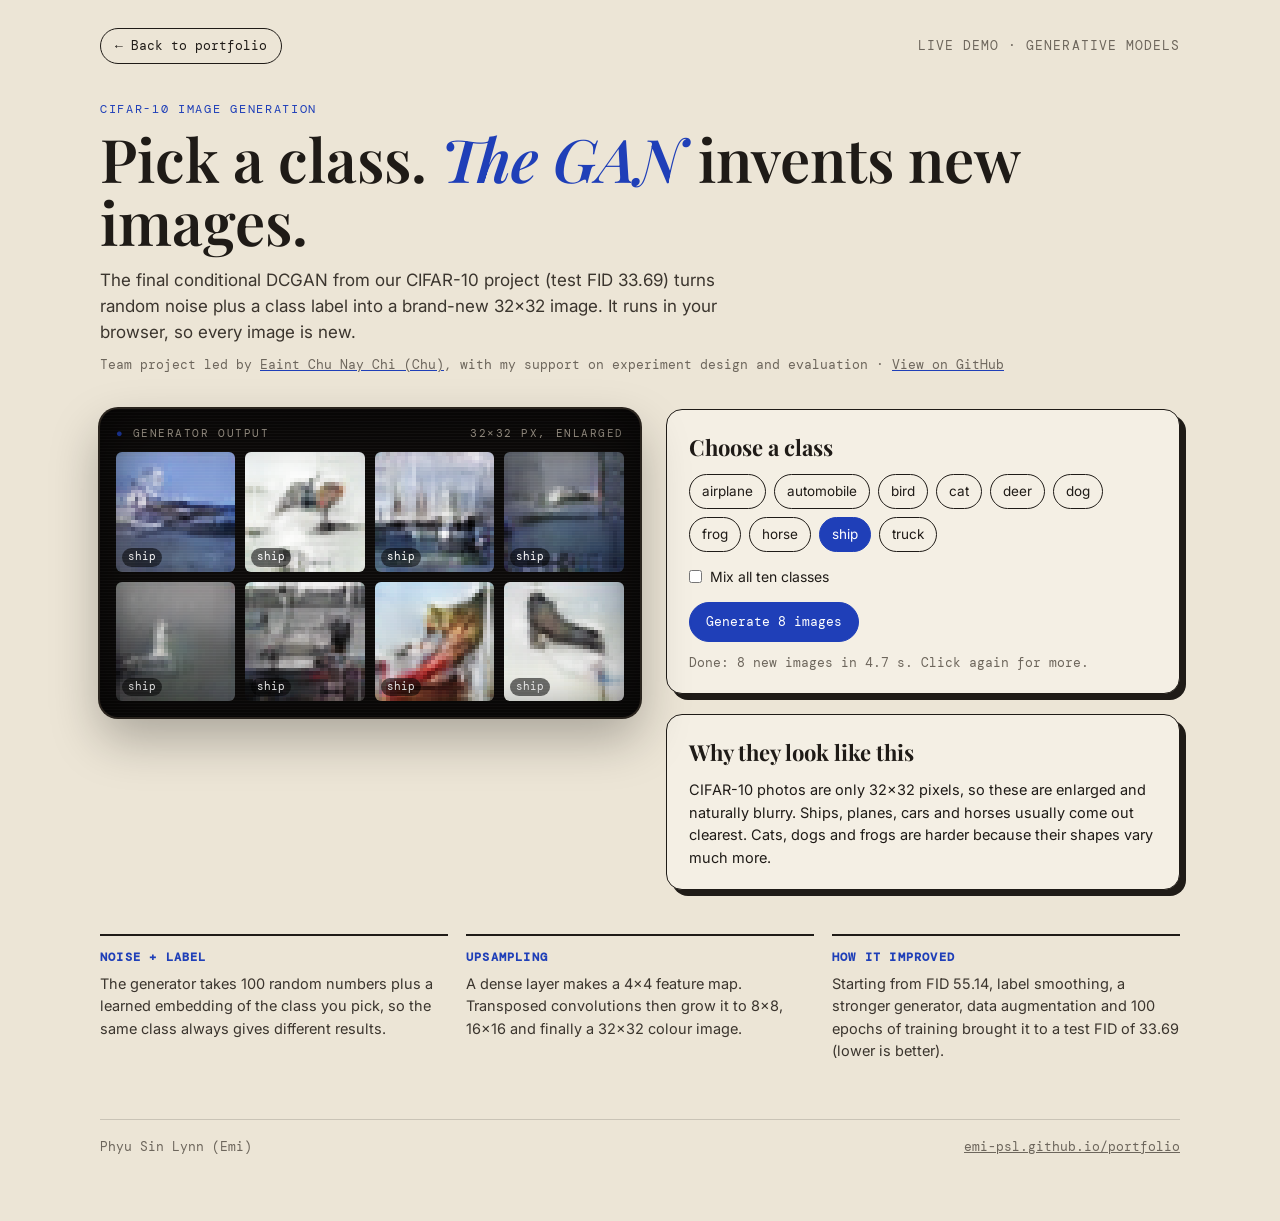
==== demos/gan.html @ 3c38279a "Add live in-browser demos for EMNIST, CIFAR GAN, Transformer and DQN projects" ====
<!DOCTYPE html>
<html lang="en">
<head>
  <meta charset="utf-8">
  <meta name="viewport" content="width=device-width, initial-scale=1">
  <title>Generate images — conditional GAN demo · Emi</title>
  <meta name="description" content="Pick a CIFAR-10 class and a conditional DCGAN generates new images in your browser.">
  <link rel="preconnect" href="https://fonts.googleapis.com">
  <link rel="preconnect" href="https://fonts.gstatic.com" crossorigin>
  <link href="https://fonts.googleapis.com/css2?family=DM+Mono:wght@400;500&family=Inter:wght@400;500;600&family=Playfair+Display:ital,wght@0,600;1,600&display=swap" rel="stylesheet">
  <link rel="stylesheet" href="demo.css">
  <style>
    :root { --acc: #1f3fb8; }
    .grid { display: grid; grid-template-columns: repeat(4, 1fr); gap: 10px; }
    .tile { position: relative; aspect-ratio: 1; background: #15120f; border-radius: 6px; overflow: hidden; }
    .tile canvas { width: 100%; height: 100%; image-rendering: pixelated; display: block; opacity: 0; transform: scale(.94); transition: opacity .35s, transform .35s; }
    .tile canvas.shown { opacity: 1; transform: none; }
    .tile span { position: absolute; left: 6px; bottom: 5px; font-family: var(--mono); font-size: 10.5px; color: #fff; background: rgba(0,0,0,.55); padding: 1px 6px; border-radius: 999px; }
    .load { height: 4px; background: rgba(255,255,255,.12); border-radius: 999px; overflow: hidden; margin-bottom: 12px; }
    .load i { display: block; height: 100%; width: 0; background: var(--acc); transition: width .2s; }
    .toggle { display: flex; align-items: center; gap: 8px; font-size: 14px; margin-top: 14px; cursor: pointer; }
  </style>
</head>
<body>
<div class="wrap">
  <div class="top"><a href="../#contents">← Back to portfolio</a><span class="tag">Live demo · Generative models</span></div>

  <p class="eyebrow">CIFAR-10 image generation</p>
  <h1>Pick a class. <em>The GAN</em> invents new images.</h1>
  <p class="lede">The final conditional DCGAN from our CIFAR-10 project (test FID 33.69) turns random noise plus a class label into a brand-new 32×32 image. It runs in your browser, so every image is new.</p>
  <p class="credit">Team project led by <a href="https://github.com/Chu268">Eaint Chu Nay Chi (Chu)</a>, with my support on experiment design and evaluation · <a href="https://github.com/emi-psl/cifar10-gan-vae-image-generation">View on GitHub</a></p>

  <div class="stage">
    <div class="screen">
      <div class="screen-label"><span><span class="dot">●</span> Generator output</span><span id="what">32×32 px, enlarged</span></div>
      <div class="load" id="loadbar"><i></i></div>
      <div class="grid" id="grid"></div>
    </div>

    <div>
      <div class="panel">
        <h2>Choose a class</h2>
        <div class="chips" id="chips"></div>
        <label class="toggle"><input type="checkbox" id="mix"> Mix all ten classes</label>
        <div class="btns">
          <button class="btn primary" id="go" disabled>Generate 8 images</button>
        </div>
        <p class="status" id="status" style="margin-top:12px">Loading the generator (5 MB)…</p>
      </div>
      <div class="panel">
        <h2>Why they look like this</h2>
        <p style="font-size:14.5px">CIFAR-10 photos are only 32×32 pixels, so these are enlarged and naturally blurry. Ships, planes, cars and horses usually come out clearest. Cats, dogs and frogs are harder because their shapes vary much more.</p>
      </div>
    </div>
  </div>

  <div class="how">
    <div><b>Noise + label</b>The generator takes 100 random numbers plus a learned embedding of the class you pick, so the same class always gives different results.</div>
    <div><b>Upsampling</b>A dense layer makes a 4×4 feature map. Transposed convolutions then grow it to 8×8, 16×16 and finally a 32×32 colour image.</div>
    <div><b>How it improved</b>Starting from FID 55.14, label smoothing, a stronger generator, data augmentation and 100 epochs of training brought it to a test FID of 33.69 (lower is better).</div>
  </div>

  <footer><span>Phyu Sin Lynn (Emi)</span><a href="../">emi-psl.github.io/portfolio</a></footer>
</div>

<script src="nn.js"></script>
<script>
(async function () {
  const CLASSES = ["airplane", "automobile", "bird", "cat", "deer", "dog", "frog", "horse", "ship", "truck"];
  const N = 8;
  const grid = document.getElementById("grid"), chips = document.getElementById("chips");
  const go = document.getElementById("go"), status = document.getElementById("status"), mix = document.getElementById("mix");
  let chosen = 8, weights = null, busy = false;

  chips.innerHTML = CLASSES.map((c, i) => `<button class="chip${i === chosen ? " on" : ""}" data-i="${i}">${c}</button>`).join("");
  chips.addEventListener("click", e => {
    const b = e.target.closest(".chip"); if (!b) return;
    chosen = +b.dataset.i; mix.checked = false;
    chips.querySelectorAll(".chip").forEach(c => c.classList.toggle("on", c === b));
    if (weights) generate();
  });
  mix.addEventListener("change", () => { chips.querySelectorAll(".chip").forEach(c => c.classList.toggle("on", !mix.checked && +c.dataset.i === chosen)); if (weights) generate(); });

  grid.innerHTML = Array.from({ length: N }, () => `<div class="tile"><canvas width="32" height="32"></canvas><span></span></div>`).join("");
  const tiles = [...grid.querySelectorAll(".tile")];

  const frame = () => new Promise(r => requestAnimationFrame(() => setTimeout(r, 0)));

  async function generate() {
    if (busy) return; busy = true; go.disabled = true;
    tiles.forEach(t => { t.querySelector("canvas").classList.remove("shown"); t.querySelector("span").textContent = ""; });
    const t0 = performance.now();
    for (let k = 0; k < N; k++) {
      const label = mix.checked ? Math.floor(Math.random() * 10) : chosen;
      status.textContent = `Generating image ${k + 1} of ${N}…`;
      await frame();
      const out = NN.cgan(weights, NN.randn(100), label);
      const cv = tiles[k].querySelector("canvas"), c = cv.getContext("2d"), img = c.createImageData(32, 32);
      for (let p = 0; p < 1024; p++) {
        for (let ch = 0; ch < 3; ch++) img.data[p * 4 + ch] = Math.round(Math.min(1, Math.max(0, (out[p * 3 + ch] + 1) / 2)) * 255);
        img.data[p * 4 + 3] = 255;
      }
      c.putImageData(img, 0, 0); cv.classList.add("shown");
      tiles[k].querySelector("span").textContent = CLASSES[label];
    }
    status.textContent = `Done: ${N} new images in ${((performance.now() - t0) / 1000).toFixed(1)} s. Click again for more.`;
    busy = false; go.disabled = false;
  }
  go.onclick = generate;

  // Load the weights with a progress bar
  const bar = document.querySelector("#loadbar i");
  try {
    const manifest = await (await fetch("models/cgan.json")).json();
    const res = await fetch("models/cgan.bin");
    const total = +res.headers.get("content-length") || 5130198;
    const reader = res.body.getReader(), parts = []; let got = 0;
    for (;;) { const { done, value } = await reader.read(); if (done) break; parts.push(value); got += value.length; bar.style.width = Math.min(100, got / total * 100) + "%"; }
    const buf = new Uint8Array(got); let o = 0; for (const p of parts) { buf.set(p, o); o += p.length; }
    weights = NN.unpack(manifest, buf.buffer);
    document.getElementById("loadbar").style.display = "none";
    go.disabled = false;
    generate();
  } catch (e) { status.textContent = "Couldn't load the generator. Please refresh the page."; }
})();
</script>
</body>
</html>
---- demos/demo.css ----
/* Shared styles for the live demos — matches the portfolio's paper + CRT look */
:root {
  --red: #c4161c;
  --cream: #f4efe4;
  --paper: #ece5d6;
  --ink: #1f1b17;
  --muted: #6d665c;
  --black: #0c0a09;
  --acc: var(--red);
  --serif: "Playfair Display", Georgia, serif;
  --mono: "DM Mono", ui-monospace, monospace;
  --sans: "Inter", system-ui, sans-serif;
}
* { box-sizing: border-box; margin: 0; padding: 0; }
body { font-family: var(--sans); color: var(--ink); background: var(--paper); line-height: 1.55; min-height: 100vh; }
a { color: inherit; }
button, select, input { font: inherit; color: inherit; }

.wrap { width: min(1080px, 92vw); margin: 0 auto; padding: 28px 0 64px; }

.top { display: flex; justify-content: space-between; align-items: center; gap: 16px; margin-bottom: 36px; font-family: var(--mono); font-size: 13px; }
.top a { white-space: nowrap; text-decoration: none; padding: 7px 14px; border: 1.5px solid var(--ink); border-radius: 999px; transition: background .2s, color .2s; }
.top a:hover { background: var(--ink); color: var(--cream); }
.top .tag { color: var(--muted); letter-spacing: .08em; text-transform: uppercase; }

.eyebrow { font-family: var(--mono); font-size: 12px; letter-spacing: .14em; text-transform: uppercase; color: var(--acc); }
h1 { font-family: var(--serif); font-weight: 600; font-size: clamp(34px, 5.4vw, 60px); line-height: 1.05; margin: 8px 0 14px; }
h1 em { color: var(--acc); }
.lede { max-width: 640px; color: #3b352e; font-size: 17px; }
.credit { margin-top: 10px; font-family: var(--mono); font-size: 12.5px; color: var(--muted); }
.credit a { text-decoration-color: var(--acc); }

.stage { display: grid; grid-template-columns: minmax(0, 1.05fr) minmax(0, 1fr); gap: 26px; margin-top: 34px; align-items: start; }
@media (max-width: 820px) { .stage { grid-template-columns: 1fr; } }

/* CRT-style screen */
.screen { position: relative; background: var(--black); border-radius: 18px; padding: 16px; box-shadow: 0 0 0 2px #2a241e, 0 22px 50px rgba(0,0,0,.28); overflow: hidden; }
.screen::after { content: ""; position: absolute; inset: 0; pointer-events: none; border-radius: inherit;
  background: repeating-linear-gradient(to bottom, rgba(255,255,255,.035) 0 1px, transparent 1px 3px);
  box-shadow: inset 0 0 60px rgba(0,0,0,.65); }
.screen-label { font-family: var(--mono); font-size: 11px; letter-spacing: .14em; text-transform: uppercase; color: #a49b8e; margin-bottom: 10px; display: flex; justify-content: space-between; }
.screen-label .dot { color: var(--acc); }

.panel { background: var(--cream); border: 1.5px solid var(--ink); border-radius: 16px; padding: 20px 22px; box-shadow: 6px 6px 0 var(--ink); }
.panel h2 { font-family: var(--serif); font-size: 22px; margin-bottom: 10px; }
.panel + .panel { margin-top: 20px; }

.btns { display: flex; flex-wrap: wrap; gap: 10px; margin-top: 14px; }
.btn { cursor: pointer; border: 1.5px solid var(--ink); background: var(--cream); padding: 9px 16px; border-radius: 999px; font-family: var(--mono); font-size: 13px; transition: transform .12s, background .2s, color .2s; }
.btn:hover { transform: translateY(-1px); }
.btn.primary { background: var(--acc); border-color: var(--acc); color: #fff; }
.btn.on { background: var(--ink); color: var(--cream); }
.btn:disabled { opacity: .45; cursor: wait; transform: none; }

.chips { display: flex; flex-wrap: wrap; gap: 8px; }
.chip { cursor: pointer; border: 1.5px solid var(--ink); background: transparent; padding: 6px 12px; border-radius: 999px; font-size: 13.5px; transition: background .2s, color .2s; }
.chip:hover { background: rgba(0,0,0,.06); }
.chip.on { background: var(--acc); border-color: var(--acc); color: #fff; }

.bar { display: grid; grid-template-columns: 34px 1fr 54px; align-items: center; gap: 10px; margin: 7px 0; font-family: var(--mono); font-size: 14px; }
.bar .track { height: 12px; background: rgba(0,0,0,.08); border-radius: 999px; overflow: hidden; }
.bar .fill { height: 100%; width: 0; background: var(--acc); border-radius: inherit; transition: width .35s cubic-bezier(.2,.8,.2,1); }
.bar .pct { text-align: right; color: var(--muted); }

.how { margin-top: 44px; display: grid; grid-template-columns: repeat(3, 1fr); gap: 18px; }
@media (max-width: 820px) { .how { grid-template-columns: 1fr; } }
.how div { border-top: 2px solid var(--ink); padding-top: 12px; font-size: 14.5px; color: #3b352e; }
.how b { display: block; font-family: var(--mono); font-size: 12px; letter-spacing: .1em; text-transform: uppercase; color: var(--acc); margin-bottom: 6px; }

.note { font-size: 13.5px; color: var(--muted); margin-top: 12px; }
.status { font-family: var(--mono); font-size: 12.5px; color: var(--muted); min-height: 1.4em; }
.mono { font-family: var(--mono); }
footer { margin-top: 56px; padding-top: 18px; border-top: 1.5px solid rgba(0,0,0,.15); font-family: var(--mono); font-size: 12.5px; color: var(--muted); display: flex; justify-content: space-between; flex-wrap: wrap; gap: 10px; }

@media (prefers-reduced-motion: reduce) { * { transition: none !important; animation: none !important; } }
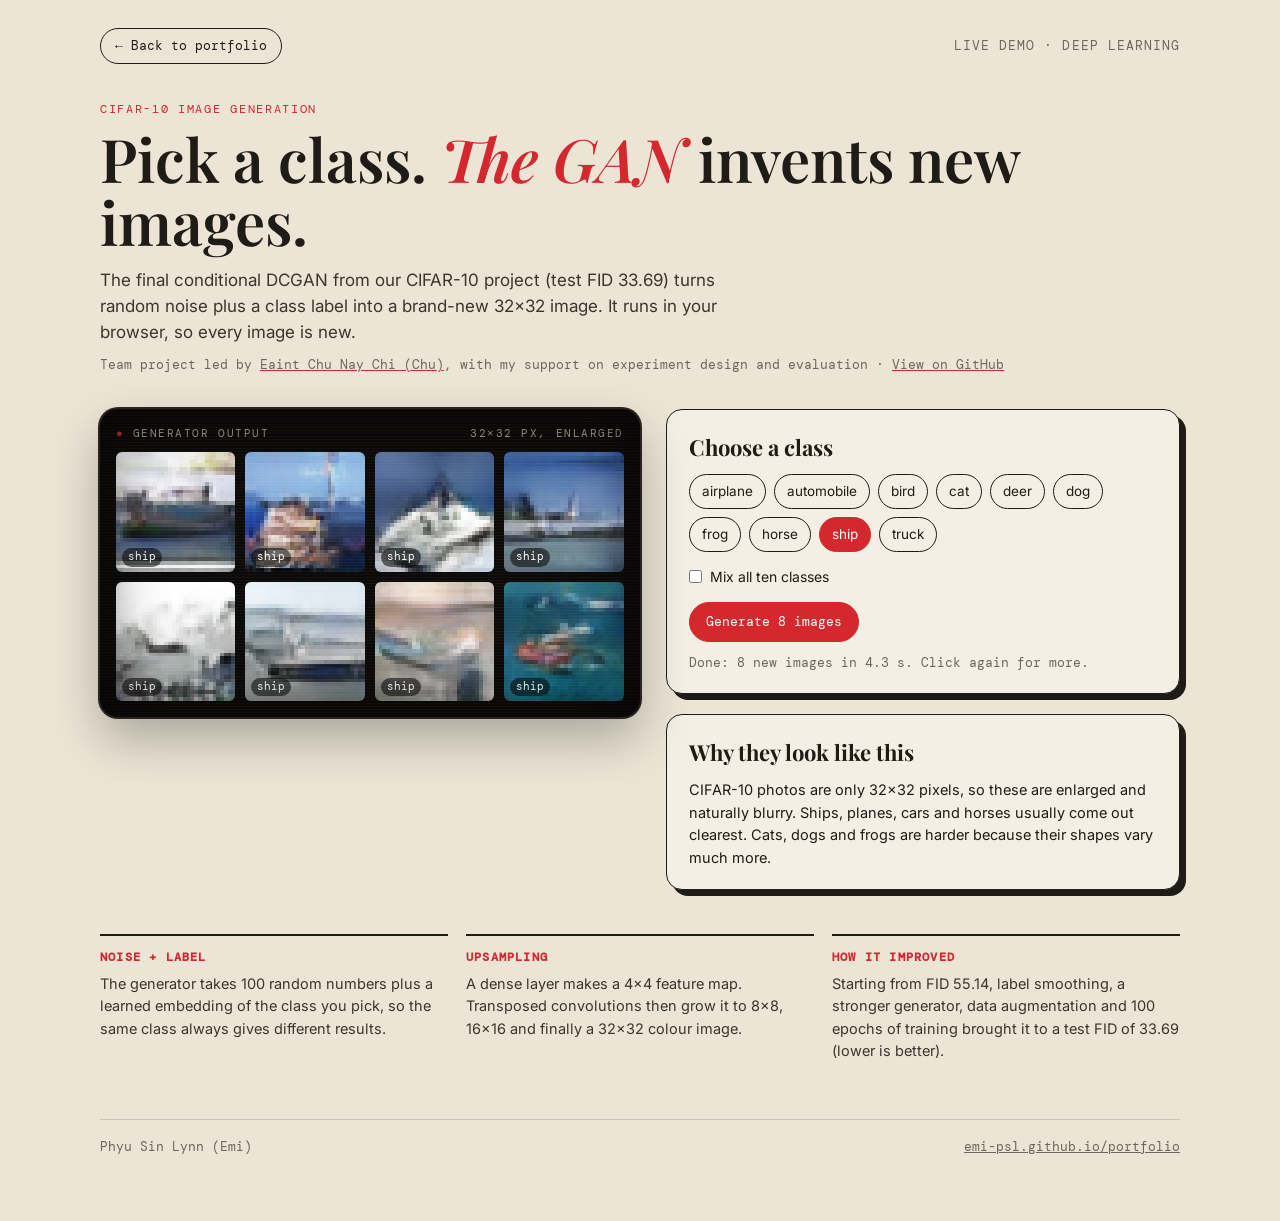
==== commit 234a33fc: "Match GAN demo to the deep learning red theme" ====
--- a/demos/gan.html
+++ b/demos/gan.html
@@ -10,7 +10,7 @@
   <link href="https://fonts.googleapis.com/css2?family=DM+Mono:wght@400;500&family=Inter:wght@400;500;600&family=Playfair+Display:ital,wght@0,600;1,600&display=swap" rel="stylesheet">
   <link rel="stylesheet" href="demo.css">
   <style>
-    :root { --acc: #1f3fb8; }
+    :root { --acc: #d4282e; }
     .grid { display: grid; grid-template-columns: repeat(4, 1fr); gap: 10px; }
     .tile { position: relative; aspect-ratio: 1; background: #15120f; border-radius: 6px; overflow: hidden; }
     .tile canvas { width: 100%; height: 100%; image-rendering: pixelated; display: block; opacity: 0; transform: scale(.94); transition: opacity .35s, transform .35s; }
@@ -23,7 +23,7 @@
 </head>
 <body>
 <div class="wrap">
-  <div class="top"><a href="../#contents">← Back to portfolio</a><span class="tag">Live demo · Generative models</span></div>
+  <div class="top"><a href="../#contents">← Back to portfolio</a><span class="tag">Live demo · Deep learning</span></div>
 
   <p class="eyebrow">CIFAR-10 image generation</p>
   <h1>Pick a class. <em>The GAN</em> invents new images.</h1>
